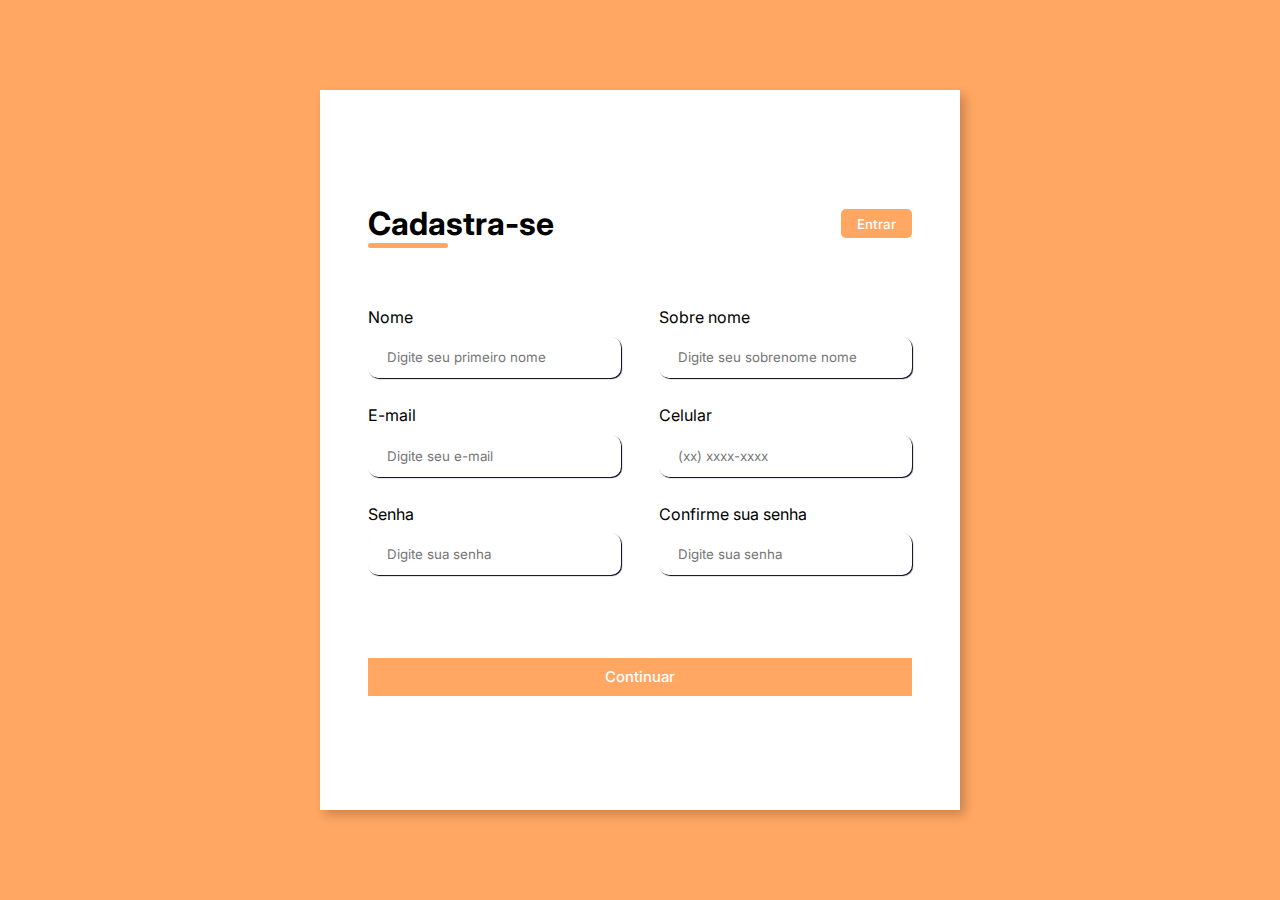
==== fomulario de cadastro/index.html @ e6c6c52b "Add files via upload" ====
<!DOCTYPE html>
<html lang="pt-br">
<head>
    <meta charset="UTF-8">
    <meta name="viewport" content="width=device-width, initial-scale=1.0">
    <link rel="stylesheet" href="assets/css/style.css">
    <title>Document</title>
</head>
<body>
    <div class="container">
        <div class="form-image">
            <img src="assets/img/imagem_barbeiro.svg" alt="">
        </div>
        <div class="form">
            <form action="#">
                <div class="form-header">
                    <h1>Cadastra-se</h1>
                    <div class="login-button">
                        <button><a href="#">Entrar</a></button>
                    </div>
                </div>
              

            <div class="input-group">
                <div class="input-box">
                    <label for="firstname">Nome</label>
                    <input id="first-name" type="text" name="firstname" placeholder="Digite seu primeiro nome" required>
                </div>

                <div class="input-box">
                    <label for="lastname">Sobre nome</label>
                    <input id="lastname" type="text" name="lastname" placeholder="Digite seu sobrenome nome" required>
                </div>

                <div class="input-box">
                    <label for="email">E-mail</label>
                    <input id="email" type="text" name="email" placeholder="Digite seu e-mail" required>
                </div>

                <div class="input-box">
                    <label for="numeber">Celular</label>
                    <input id="number" type="tel" name="number" placeholder="(xx) xxxx-xxxx" required>
                </div>

                <div class="input-box">
                    <label for="password">Senha</label>
                    <input id="password" type="password" name="password" placeholder="Digite sua senha" required>
                </div>

                <div class="input-box">
                    <label for="password">Confirme sua senha</label>
                    <input id="password" type="password" name="Confirmepassword" placeholder="Digite sua senha" required>
                </div>
            </div>
            <div class="continue-button">
                <button><a href="#">Continuar</a></button>
            </div>
        </div>
    
   
        </form>
    </div>
        </div>
    </div>
</body>
</html>
---- fomulario de cadastro/assets/css/style.css ----
@import url('https://fonts.googleapis.com/css2?family=Inter:wght@400;500;600;700&family=Open+Sans:wght@400;700&display=swap');

* {
    padding: 0;
    margin: 0;
    box-sizing: border-box;
    font-family: 'Inter', sans-serif;
}



body {
    width: 100%;
    height: 100vh;
    display: flex;
    justify-content: center;
    align-items: center;
    background: #FFA763;
}


.container{
    width: 80%;
    height: 80vh;
    display: flex;
    box-shadow: 5px 5px 10px rgba(0, 0, 0, .212);
}

.form-image {
    width: 50%;
    display: flex;
    justify-content: center;
    align-items: center;
    background-color: #fde3a7d7;
    padding: 1rem;
}

.form-image img{
    width: 31rem;
}

.form {
    width: 50%;
    display: flex;
    justify-content: center;
    align-items: center;
    flex-direction: column; /*deixa um debaixo do outro ao invés de um do lado do outro*/
    background-color: #fff;
    padding: 3rem;
}


.form-header{
    margin-bottom: 3rem;
    display: flex;
    justify-content: space-between;
    
}

.login-button{
    display: flex;
    align-items: center;
    /* justify-content: right; */
}

.login-button button {
    border: none;
    background-color: #FFA763;
    padding: 0.4rem 1rem;
    border-radius: 5px;
    cursor: pointer;
}

.login-button button:hover {
    background-color: #ff750b;
}

.login-button button a{ /*cor da letra do botão*/
    text-decoration: none;
    font-weight: 500;
    color: #fff;
}

.form-header h1::after{
    content: '';
    display: block;
    width: 5rem;
    height: 0.3rem;
    background-color: #FFA763;
    margin: 0 auto;
    position: absolute;
    border-radius: 10px;
}

.input-group {
    display: flex;
    flex-wrap: wrap;
    justify-content: space-between;
    padding: 1rem 0;
}

.input-box{
    display: flex;
    flex-direction: column;
    margin-bottom: 1.1rem;
}

.input-box input {
    margin: 0.6rem 0;
    padding: 0.8rem 1.2rem;
    border:none;
    border-radius: 10px;
    box-shadow: 1px 1px 1px #00001c;
}

.input-box input:hover {
    background-color: color #eeeeee75;
}

.input-box input:focus-visible {
    outline: 1px solid #FFA763;
}

.continue-button button {
    width: 100%;
    margin-top: 2.5rem;
    border:none;
    background-color: #FFA763;
    padding: 0.62rem;
    cursor: pointer;
}

.continue-button button:hover{
    background-color: #ff750b;
}

.continue-button button a {
    text-decoration: none;
    font-size: 0.93rem;
    font-weight: 500;
    color: #fff;
}

/*reponsividade*/

@media screen and (max-width: 1330px){
    .form-image{
        display: none;
    }
    .container{
        width: 50%;
    }
    .form{
        width: 100%;
    }
}

@media screen and (max-width: 1064px){
    .container{
        width: 90%;
        height: auto;
    }
    .input-group{
        flex-direction: column;
        overflow-y: scroll;
        flex-wrap: nowrap;
        max-height: 10rem;
        padding-right: 5rem;
    }
}
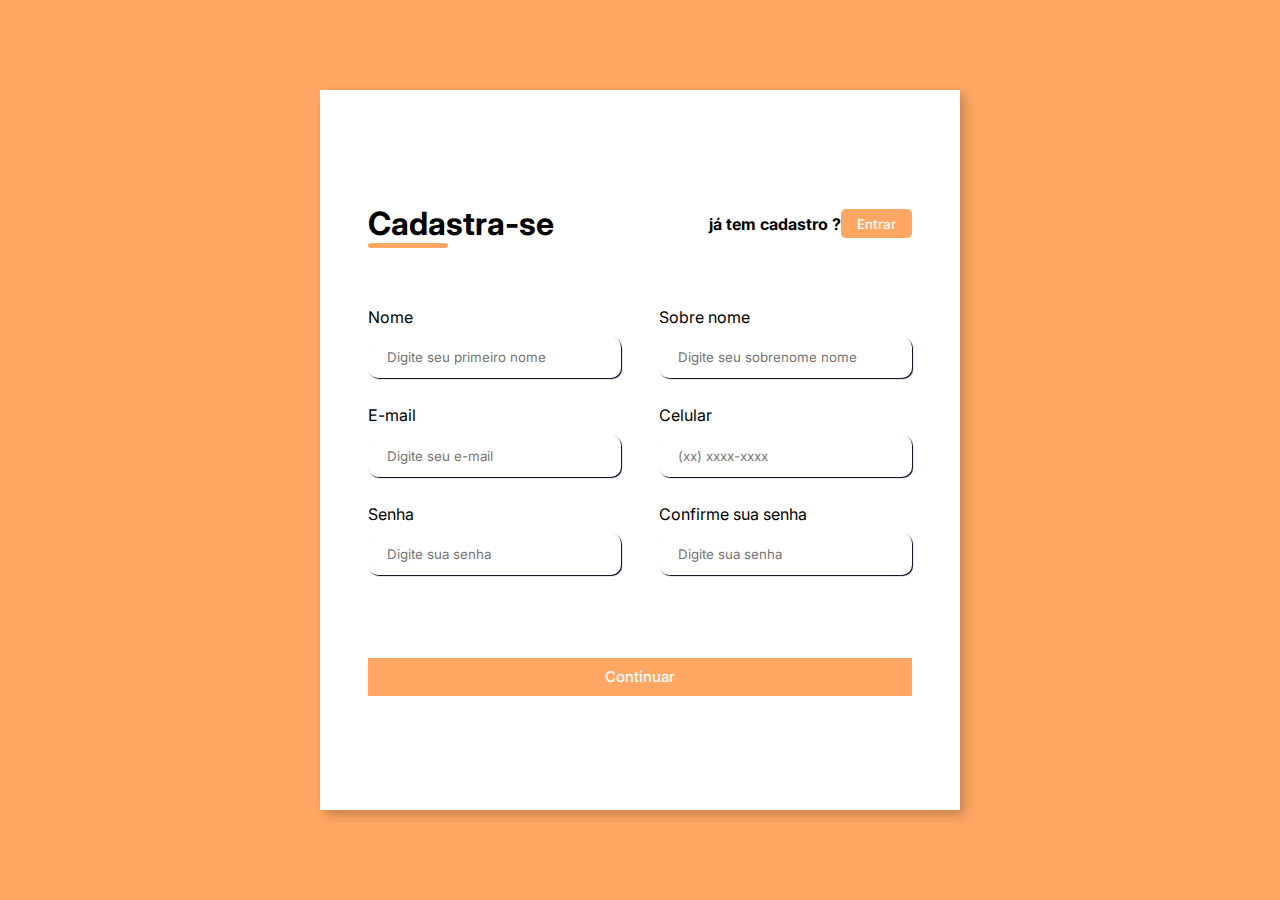
==== commit 75c06323: "Add files via upload" ====
--- a/fomulario de cadastro/index.html
+++ b/fomulario de cadastro/index.html
@@ -16,6 +16,7 @@
                 <div class="form-header">
                     <h1>Cadastra-se</h1>
                     <div class="login-button">
+                        <h4>já tem cadastro ?</h4>
                         <button><a href="#">Entrar</a></button>
                     </div>
                 </div>
